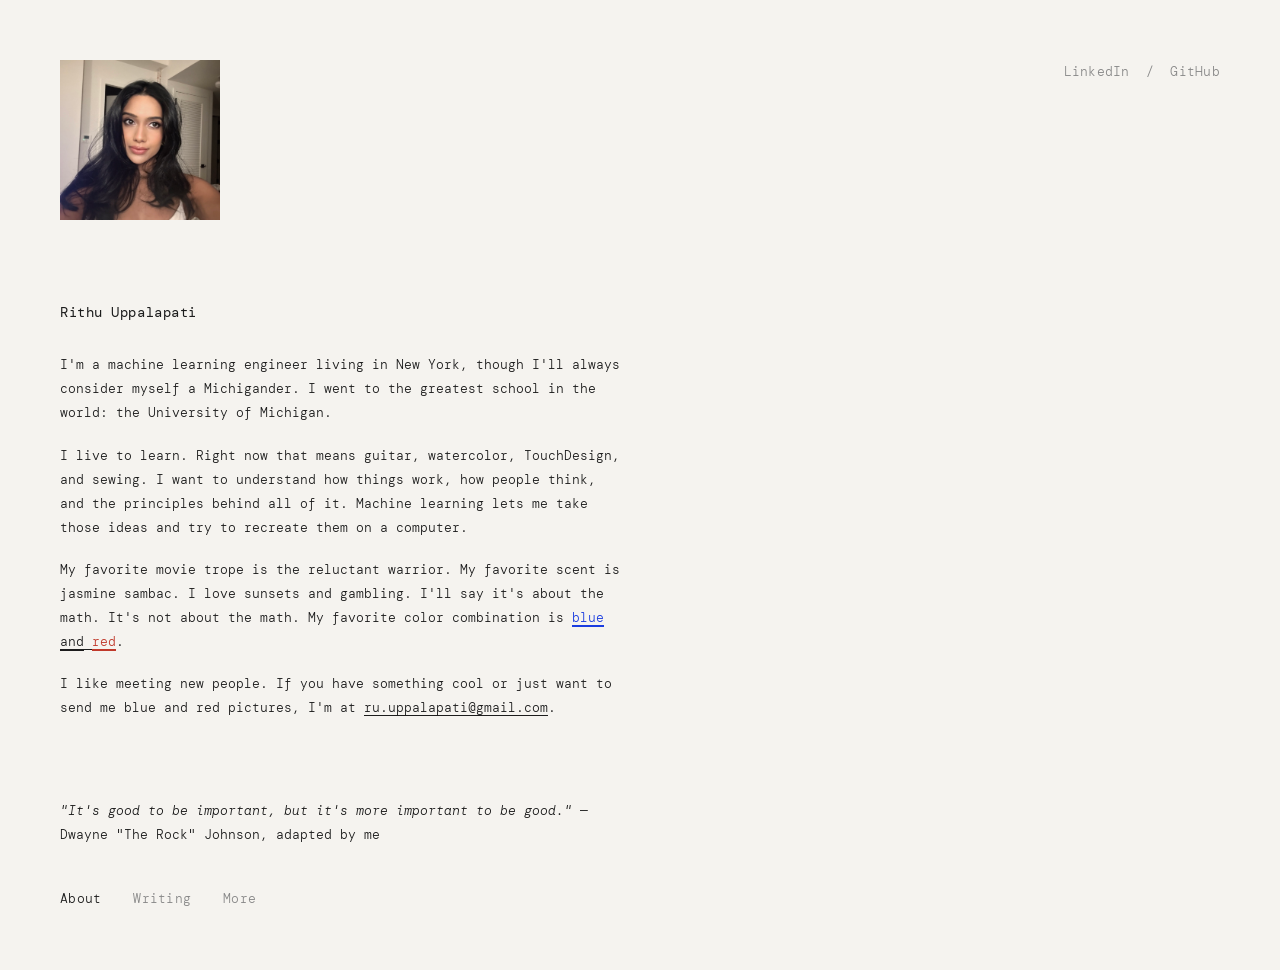
==== index.html @ 2c9e8fe9 "move quote to about panel only" ====
<!DOCTYPE html>
<html lang="en">
<head>
    <meta charset="UTF-8">
    <meta name="viewport" content="width=device-width, initial-scale=1.0">
    <title>Rithu Uppalapati</title>
    <link rel="preconnect" href="https://fonts.googleapis.com">
    <link rel="preconnect" href="https://fonts.gstatic.com" crossorigin>
    <link href="https://fonts.googleapis.com/css2?family=DM+Mono:ital,wght@0,300;0,400;1,300&family=Libre+Baskerville:ital,wght@0,400;1,400&display=swap" rel="stylesheet">
    <link rel="stylesheet" href="style.css">
</head>
<body>
    <div class="home-page">
        <div class="home-top">
            <img src="images/IMG_8330.jpg" alt="Rithu Uppalapati" class="home-photo">
            <div class="home-social">
                <a href="https://www.linkedin.com/in/rithu-uppalapati/" target="_blank">LinkedIn</a>
                <span>/</span>
                <a href="https://github.com/buttercup-420" target="_blank">GitHub</a>
            </div>
        </div>

        <div class="home-body">
            <h1 class="home-name">Rithu Uppalapati</h1>

            <div id="panel-about" class="home-panel active">
                <p>I'm a machine learning engineer living in New York, though I'll always consider myself a Michigander. I went to the greatest school in the world: the University of Michigan.</p>

                <p>I live to learn. Right now that means guitar, watercolor, TouchDesign, and sewing. I want to understand how things work, how people think, and the principles behind all of it. Machine learning lets me take those ideas and try to recreate them on a computer.</p>

                <p>My favorite movie trope is the reluctant warrior. My favorite scent is jasmine sambac. I love sunsets and gambling. I'll say it's about the math. It's not about the math. My favorite color combination is <a href="moodboard/" class="home-link color-trigger"><span class="c-blue">blue</span> <span class="c-and">and</span> <span class="c-red">red</span></a>.</p>

                <p>I like meeting new people. If you have something cool or just want to send me blue and red pictures, I'm at <a href="mailto:ru.uppalapati@gmail.com" class="home-link">ru.uppalapati@gmail.com</a>.</p>

                <p class="home-quote">"It's good to be important, but it's more important to be good." <span>— Dwayne "The Rock" Johnson, adapted by me</span></p>
            </div>

            <div id="panel-writing" class="home-panel">
                <div class="writing-grid">
                    <a href="writing/sorry_about_it/" class="writing-card">
                        <img src="https://hauteliving.com/wp-content/uploads/2010/08/Kim-Kardashian-at-LAVO-2-YR-Anniversary.jpg" alt="Sorry about it.">
                        <div class="w-caption">
                            <span class="w-title">Sorry about it.</span>
                            <span class="w-date">Feb 2026</span>
                        </div>
                    </a>
                    <a href="writing/powerpuff_girls/" class="writing-card">
                        <img src="images/Gemini_Generated_Image_vzgcu9vzgcu9vzgc.png" alt="The Origin Story of Professor Utonium">
                        <div class="w-caption">
                            <span class="w-title">The Origin Story of Professor Utonium</span>
                            <span class="w-date">Feb 2026</span>
                        </div>
                    </a>
                </div>
            </div>

            <nav class="home-nav">
                <a href="#" class="active" onclick="showPanel('about', this, event)">About</a>
                <a href="#" onclick="showPanel('writing', this, event)">Writing</a>
                <a href="#" onclick="showPanel('more', this, event)">More</a>
            </nav>
        </div>

    </div>

    <script>
        function showPanel(id, el, e) {
            if (e) e.preventDefault();
            document.querySelectorAll('.home-panel').forEach(function(p) { p.classList.remove('active'); });
            document.querySelectorAll('.home-nav a').forEach(function(a) { a.classList.remove('active'); });
            var panel = document.getElementById('panel-' + id);
            if (panel) panel.classList.add('active');
            if (el) el.classList.add('active');
        }
        if (window.location.hash === '#writing') {
            showPanel('writing', null, null);
            document.querySelectorAll('.home-nav a').forEach(function(a) {
                if (a.textContent.toLowerCase() === 'writing') a.classList.add('active');
            });
        }
    </script>
</body>
</html>
---- style.css ----
/* =============================================
   SHARED STYLES
   Base reset, variables, typography, and utilities
   shared across all pages.
   ============================================= */

* { margin: 0; padding: 0; box-sizing: border-box; }

:root {
    --blue: #1a3ce0;
    --red: #c0392b;
    --fg: #1c1c1c;
    --fg-muted: #888;
    --bg: #f5f3ef;
    --border: #ddd;
    --mono: 'DM Mono', monospace;
    --serif: 'Libre Baskerville', Georgia, serif;
}

body {
    font-family: var(--serif);
    font-size: 16px;
    line-height: 1.8;
    color: var(--fg);
    background: var(--bg);
    -webkit-font-smoothing: antialiased;
}

a { color: var(--fg); text-decoration: none; }

/* Mono label — reusable for all small uppercase labels */
.mono-label {
    font-family: var(--mono);
    font-size: 11px;
    letter-spacing: 0.06em;
    text-transform: uppercase;
    color: var(--fg-muted);
}

.link-subtle {
    text-decoration: underline;
    text-underline-offset: 3px;
    text-decoration-thickness: 1px;
    text-decoration-color: var(--border);
    transition: text-decoration-color 0.2s;
}
.link-subtle:hover { text-decoration-color: var(--fg); }

/* Color accent links */
.color-trigger { cursor: pointer; transition: opacity 0.25s; }
.color-trigger:hover { opacity: 0.6; }

.c-blue {
    color: var(--blue);
    text-decoration: underline;
    text-decoration-color: var(--blue);
    text-underline-offset: 3px;
    text-decoration-thickness: 1.5px;
}
.c-and {
    text-decoration: underline;
    text-decoration-color: var(--fg);
    text-underline-offset: 3px;
    text-decoration-thickness: 1.5px;
}
.c-red {
    color: var(--red);
    text-decoration: underline;
    text-decoration-color: var(--red);
    text-underline-offset: 3px;
    text-decoration-thickness: 1.5px;
}

/* Shared back-link and page-end styles */
.back-link {
    display: flex;
    align-items: center;
    font-family: var(--mono);
    font-size: 11px;
    letter-spacing: 0.06em;
    text-transform: uppercase;
    color: var(--fg-muted);
    text-decoration: none;
    transition: color 0.2s;
    height: 90px;
    margin-bottom: 0;
}
.back-link:hover { color: var(--fg); }

.page-end {
    margin-top: 5em;
    padding-top: 2em;
    border-top: 1px solid var(--border);
}
.page-end a {
    font-family: var(--mono);
    font-size: 11px;
    letter-spacing: 0.06em;
    text-transform: uppercase;
    color: var(--fg-muted);
    text-decoration: none;
    transition: color 0.2s;
}
.page-end a:hover { color: var(--fg); }

/* Page title — italic serif header */
.page-title {
    font-size: 24px;
    font-weight: 400;
    font-style: italic;
    line-height: 1.4;
}

/* =============================================
   HOME PAGE
   ============================================= */

.home-page {
    min-height: 100vh;
    padding: 60px;
    display: flex;
    flex-direction: column;
}

.home-quote {
    margin-top: auto;
    padding-top: 60px;
    font-family: var(--mono);
    font-size: 12px;
    font-weight: 300;
    font-style: italic;
    line-height: 1.7;
    color: var(--red);
}
.home-quote span {
    font-style: normal;
    color: var(--fg);
}

.home-top {
    display: flex;
    justify-content: space-between;
    align-items: flex-start;
}

.home-photo {
    display: block;
    width: 160px;
    height: auto;
    object-fit: cover;
}

.home-social {
    font-family: var(--mono);
    font-size: 13px;
    font-weight: 300;
    letter-spacing: 0.02em;
}
.home-social a {
    color: var(--fg-muted);
    text-decoration: none;
    transition: color 0.2s;
}
.home-social a:hover { color: var(--fg); }
.home-social span { margin: 0 8px; color: var(--fg-muted); }

.home-body {
    margin-top: 80px;
    max-width: 560px;
}

.home-name {
    font-family: var(--mono);
    font-weight: 400;
    font-size: 14px;
    letter-spacing: 0.04em;
    color: var(--fg);
    margin-bottom: 2em;
}

.home-panel { display: none; }
.home-panel.active { display: block; }

.home-panel p {
    font-family: var(--mono);
    font-size: 13px;
    font-weight: 300;
    line-height: 1.85;
    color: var(--fg);
    margin-bottom: 1.4em;
}
.home-panel p:last-child { margin-bottom: 0; }

.home-link {
    color: var(--fg);
    text-decoration: underline;
    text-underline-offset: 3px;
    text-decoration-thickness: 1px;
    transition: color 0.2s;
}
.home-link:hover { color: var(--fg-muted); }

.home-nav {
    margin-top: 2.5em;
    display: flex;
    flex-direction: row;
    gap: 2em;
}
.home-nav a {
    font-family: var(--mono);
    font-size: 13px;
    font-weight: 300;
    letter-spacing: 0.02em;
    color: var(--fg-muted);
    text-decoration: none;
    transition: color 0.2s;
}
.home-nav a:hover,
.home-nav a.active { color: var(--fg); }

/* Writing cards */
.writing-grid {
    display: flex;
    flex-wrap: wrap;
    gap: 24px;
}
.writing-card {
    display: block;
    width: 200px;
    transition: opacity 0.2s;
}
.writing-card:hover { opacity: 0.7; }
.writing-card img {
    width: 100%;
    aspect-ratio: 3/4;
    object-fit: cover;
    display: block;
}
.w-caption {
    margin-top: 8px;
}
.w-caption .w-title {
    display: block;
    font-family: var(--mono);
    font-style: italic;
    font-size: 12px;
    font-weight: 300;
    line-height: 1.4;
}
.w-caption .w-date {
    display: block;
    font-family: var(--mono);
    font-size: 10px;
    font-weight: 300;
    color: var(--fg-muted);
    margin-top: 3px;
}

/* =============================================
   MOODBOARD
   ============================================= */

.moodboard-page {
    background: #111;
    min-height: 100vh;
    padding: 40px;
}

.mb-top {
    display: flex;
    justify-content: space-between;
    align-items: center;
    margin-bottom: 40px;
}
.mb-back {
    font-family: var(--mono);
    font-size: 11px;
    letter-spacing: 0.06em;
    text-transform: uppercase;
    color: #555;
    cursor: pointer;
    text-decoration: none;
    transition: color 0.2s;
}
.mb-back:hover { color: #aaa; }

.mb-label {
    font-family: var(--mono);
    font-size: 11px;
    letter-spacing: 0.06em;
    text-transform: uppercase;
}
.mb-label .lb { color: var(--blue); }
.mb-label .la { color: #555; }
.mb-label .lr { color: var(--red); }

.mb-grid {
    columns: 4;
    column-gap: 4px;
}

.mb-cell {
    break-inside: avoid;
    margin-bottom: 4px;
    overflow: hidden;
    position: relative;
    background: #1a1a1a;
}
.mb-cell img {
    width: 100%;
    display: block;
    object-fit: cover;
    transition: transform 0.6s ease, opacity 0.4s ease;
    opacity: 0;
    animation: mbFade 0.5s ease forwards;
}
.mb-cell:hover img { transform: scale(1.04); }
.mb-cell a { display: block; width: 100%; }

@keyframes mbFade { to { opacity: 1; } }

/* Staggered fade-in */
.mb-cell:nth-child(1) img  { animation-delay: 0.05s; }
.mb-cell:nth-child(2) img  { animation-delay: 0.10s; }
.mb-cell:nth-child(3) img  { animation-delay: 0.15s; }
.mb-cell:nth-child(4) img  { animation-delay: 0.20s; }
.mb-cell:nth-child(5) img  { animation-delay: 0.15s; }
.mb-cell:nth-child(6) img  { animation-delay: 0.20s; }
.mb-cell:nth-child(7) img  { animation-delay: 0.25s; }
.mb-cell:nth-child(8) img  { animation-delay: 0.25s; }
.mb-cell:nth-child(9) img  { animation-delay: 0.30s; }
.mb-cell:nth-child(10) img { animation-delay: 0.30s; }
.mb-cell:nth-child(11) img { animation-delay: 0.35s; }
.mb-cell:nth-child(12) img { animation-delay: 0.40s; }
.mb-cell:nth-child(13) img { animation-delay: 0.45s; }

/* Per-image aspect ratios */
.mb-cell:nth-child(1) img  { aspect-ratio: 3/2; }
.mb-cell:nth-child(2) img  { aspect-ratio: 1/1; }
.mb-cell:nth-child(3) img  { aspect-ratio: 3/4; }
.mb-cell:nth-child(4) img  { aspect-ratio: 3/2; }
.mb-cell:nth-child(5) img  { aspect-ratio: 1/1; }
.mb-cell:nth-child(6) img  { aspect-ratio: 3/4; }
.mb-cell:nth-child(7) img  { aspect-ratio: 16/9; }
.mb-cell:nth-child(8) img  { aspect-ratio: 2/3; }
.mb-cell:nth-child(9) img  { aspect-ratio: 1/1; }
.mb-cell:nth-child(10) img { aspect-ratio: 3/2; }
.mb-cell:nth-child(11) img { aspect-ratio: 3/4; }
.mb-cell:nth-child(12) img { aspect-ratio: 16/9; }
.mb-cell:nth-child(13) img { aspect-ratio: 4/5; object-position: top; }

.mb-link-overlay {
    position: absolute;
    bottom: 0;
    left: 0;
    right: 0;
    padding: 12px 16px;
    background: linear-gradient(transparent, rgba(0,0,0,0.7));
    font-family: var(--mono);
    font-size: 10px;
    letter-spacing: 0.04em;
    color: rgba(255,255,255,0.7);
    opacity: 0;
    transition: opacity 0.3s ease;
    text-transform: uppercase;
}
.mb-cell:hover .mb-link-overlay { opacity: 1; }

/* =============================================
   LEARNING PAGE
   ============================================= */

.learn-grid {
    display: grid;
    grid-template-columns: repeat(3, 1fr);
    gap: 10px;
}

.learn-card {
    position: relative;
    overflow: hidden;
    aspect-ratio: 1;
    background: #1a1a1a;
}
.learn-card img {
    width: 100%;
    height: 100%;
    object-fit: cover;
    display: block;
    transition: transform 0.5s ease;
}
.learn-card:hover img { transform: scale(1.05); }
.learn-card a {
    display: block;
    width: 100%;
    height: 100%;
    color: #fff;
    text-decoration: none;
}

.learn-label {
    position: absolute;
    bottom: 0;
    left: 0;
    right: 0;
    padding: 14px;
    background: linear-gradient(transparent, rgba(0,0,0,0.85));
}
.learn-title {
    font-family: var(--serif);
    font-size: 11px;
    font-style: italic;
    line-height: 1.4;
    color: #fff;
}
.learn-source {
    font-family: var(--mono);
    font-size: 9px;
    letter-spacing: 0.06em;
    text-transform: uppercase;
    color: rgba(255,255,255,0.5);
    margin-top: 4px;
}

/* =============================================
   WRITING / ARTICLE PAGES
   ============================================= */

/* ── Writing page base overrides ── */
.writing-page {
    overflow-x: hidden;
    width: 100vw;
    min-height: 100vh;
    max-width: 1120px;
    color: #131343;
    font-family: "EB Garamond", Palatino, serif;
    font-size: 18px;
    line-height: 27px;
    background: #fff;
    display: flex;
    flex-direction: column;
    justify-content: start;
    align-items: center;
}

.writing-page a {
    color: #933;
    text-decoration: none;
}
.writing-page a:hover {
    text-decoration: underline;
}

.writing-page a.external::after {
    position: relative;
    content: "\FEFF°";
    color: #933;
}

.writing-page strong { font-weight: 600; }
.writing-page em { font-style: italic; }

/* ── Writing header ── */
.writing-page > header {
    width: 100%;
    margin: 0;
    padding: 0 15px;
    height: 90px;
    border-bottom: 1px solid #eee;
    position: relative;
    display: grid;
    grid-template-rows: auto;
    grid-template-columns: auto 1fr;
    align-items: center;
    grid-column-gap: 20px;
}

@media screen and (min-width: 460px) {
    .writing-page > header { padding: 0 25px; }
}

.writing-page > header a {
    color: #888 !important;
    text-decoration: none !important;
    font-family: 'DM Mono', monospace !important;
    font-size: 11px !important;
    letter-spacing: 0.06em !important;
    text-transform: uppercase !important;
    transition: color 0.2s !important;
}
.writing-page > header a:hover {
    color: #131343 !important;
    text-decoration: none !important;
}

.writing-page > header nav ul {
    margin: 0;
    padding: 0;
    list-style: none;
    display: flex;
    flex-direction: row;
    flex-wrap: wrap;
}

.writing-page > header nav ul li a {
    padding: 0 5px;
}
@media screen and (min-width: 460px) {
    .writing-page > header nav ul li a { padding: 0 10px; }
}
.writing-page > header nav ul li:first-child a { padding-left: 0; }

/* ── Writing main ── */
.writing-page > main {
    width: 100%;
    margin: 0;
    padding: 0 15px;
    flex: 1 1 auto;
}
@media screen and (min-width: 460px) {
    .writing-page > main { padding: 0 25px; }
}

/* ── Article ── */
.writing-page article {
    padding: 50px 0;
    margin: 0;
}

.writing-page article > h1 {
    max-width: 520px;
    font-size: 40px;
    line-height: 45px;
    font-weight: 300;
    text-transform: lowercase;
    padding-bottom: 25px;
    margin: 0 auto 25px auto;
    font-family: var(--mono);
}

/* ── Sections ── */
.writing-page section {
    position: relative;
    margin: 40px 0;
}

/* ── h2 — floats to left margin on wide screens ── */
.writing-page section > h2 {
    font-family: 'DM Mono', monospace;
    font-weight: 400;
    font-size: 11px;
    letter-spacing: 0.06em;
    text-transform: uppercase;
    display: block;
    position: relative;
    width: 100%;
    max-width: 520px;
    margin: 20px auto;
    right: 0;
    float: none;
    padding: 0;
    line-height: 18px;
    color: #888;
}

@media (min-width: 975px) {
    .writing-page section > h2 {
        position: absolute;
        width: 180px;
        margin: 0;
        top: 5px;
        left: 0;
    }
}

/* ── Paragraphs ── */
.writing-page p {
    max-width: 520px;
    margin: 0 auto 10px auto;
    font-size: 20px;
    line-height: 30px;
    position: relative;
}

/* ── <small> annotations — float to right margin on wide screens ── */
.writing-page p > small {
    display: block;
    position: relative;
    width: 100%;
    right: 0;
    float: none;
    margin: 20px 0;
    padding: 0;
    font-size: 16px;
    line-height: 24px;
    opacity: 0.8;
    z-index: 10;
}

@media (min-width: 975px) {
    .writing-page p > small {
        position: absolute;
        width: 180px;
        padding: 3px 0 0 0;
        margin: 0;
        top: 0;
        right: calc(-180px - 20px);
    }
}

@media (min-width: 1120px) {
    .writing-page p > small {
        width: 252.5px;
        right: calc(-252.5px - 20px);
    }
}

/* ── Figure ── */
.writing-page section > figure {
    margin: 40px 0;
    position: relative;
}

.writing-page figure > div {
    overflow-y: hidden;
    overflow-x: auto;
}

.writing-page figure img {
    border-radius: 2px;
}

.writing-page .img-grid {
    display: grid;
    grid-template-columns: 1fr 1fr 1fr;
    gap: 4px;
}

.writing-page .img-grid img {
    aspect-ratio: 3/4;
    object-fit: cover;
    width: 100%;
    border-radius: 2px;
}

.writing-page .img-grid .hover-blur {
    overflow: hidden;
}

.writing-page .img-grid .hover-blur img {
    aspect-ratio: 3/4;
    object-fit: cover;
    width: 100%;
}

/* ── Figcaption — floats to right on wide screens ── */
.writing-page section > figure > figcaption {
    font-size: 16px;
    line-height: 21px;
    z-index: 10;
    display: block;
    position: relative;
    width: 100%;
    right: 0;
    float: none;
    padding: 0;
    opacity: 0.8;
    max-width: 520px;
    margin: 10px auto;
}

.writing-page section > figure > div + figcaption,
.writing-page section > figure > a + figcaption {
    position: relative;
    max-width: unset;
    width: 100%;
    margin-top: 10px;
    right: unset;
}

/* Side caption — forces figcaption to right margin even after <a> */
@media (min-width: 975px) {
    .writing-page figcaption.side-caption {
        position: absolute !important;
        width: 180px !important;
        max-width: 180px !important;
        padding: 3px 0 0 0 !important;
        margin: 0 !important;
        top: 0 !important;
        right: calc(-180px - 20px) !important;
    }
}
@media (min-width: 1120px) {
    .writing-page figcaption.side-caption {
        width: 252.5px !important;
        max-width: 252.5px !important;
        right: calc(-252.5px - 20px) !important;
    }
}

@media (min-width: 975px) {
    .writing-page section > figure > figcaption {
        position: absolute;
        width: 180px;
        padding: 3px 0 0 0;
        margin: 0;
        top: 0;
        right: calc(-180px - 20px + (100% - 525px) / 2);
    }
}

@media (min-width: 1120px) {
    .writing-page section > figure > figcaption {
        width: 252.5px;
        right: calc(-252.5px - 20px + (100% - 525px) / 2);
    }
}

.writing-page figcaption p {
    font-family: var(--mono);
    font-size: 13px;
    font-weight: 300;
    line-height: 1.7;
    display: inline;
}

/* ── Wide figure — breaks out of narrow column ── */
.writing-page figure.wide {
    max-width: none;
    width: 70vw;
    position: relative;
    left: 50%;
    transform: translateX(-50%);
    margin: 40px 0;
}

.writing-page figure.wide a {
    display: block;
}

.writing-page figure.wide a img {
    width: 100%;
    display: block;
    transition: opacity 0.3s ease;
}

.writing-page figure.wide a:hover img {
    opacity: 0.85;
}

/* ── Hover-blur link figure ── */
.writing-page .hover-blur {
    position: relative;
    display: block;
    overflow: hidden;
}

.writing-page .hover-blur img {
    transition: filter 0.3s ease;
}

.writing-page .hover-blur:hover img {
    filter: blur(6px);
}

.writing-page .hover-blur .link-overlay {
    position: absolute;
    top: 0;
    left: 0;
    right: 0;
    bottom: 0;
    display: flex;
    align-items: center;
    justify-content: center;
    opacity: 0;
    transition: opacity 0.3s ease;
    background: rgba(0, 0, 0, 0.2);
}

.writing-page .hover-blur:hover .link-overlay {
    opacity: 1;
}

.writing-page .hover-blur .link-overlay span {
    font-family: "Courier Prime", Courier, monospace;
    font-size: 13px;
    letter-spacing: 0.08em;
    text-transform: uppercase;
    color: #fff;
    background: rgba(0, 0, 0, 0.5);
    padding: 8px 16px;
    border-radius: 2px;
}

/* ── Blockquote ── */
.writing-page blockquote {
    max-width: 520px;
    margin: 20px auto;
    background: #eee;
    padding: 20px;
    opacity: 0.9;
}
@media screen and (min-width: 460px) {
    .writing-page blockquote { padding: 30px; }
}

/* ── Writing footer ── */
body.writing-page > footer {
    width: 100% !important;
    margin: 0 !important;
    padding: 10px 25px !important;
    min-height: 90px !important;
    border-top: 1px solid #eee !important;
    display: flex !important;
    align-items: center !important;
    justify-content: flex-start !important;
}

body.writing-page > footer p {
    margin: 0 !important;
    padding: 5px 0 !important;
    max-width: none !important;
    font-size: 11px !important;
    line-height: 24px !important;
    text-align: left !important;
    font-family: 'DM Mono', monospace !important;
}

body.writing-page > footer p a {
    font-family: 'DM Mono', monospace !important;
    font-size: 11px !important;
    letter-spacing: 0.06em !important;
    text-transform: uppercase !important;
    color: #888 !important;
    text-decoration: none !important;
    transition: color 0.2s !important;
}
body.writing-page > footer p a:hover {
    color: #131343 !important;
    text-decoration: none !important;
}

/* =============================================
   RESPONSIVE
   ============================================= */

@media (max-width: 800px) {
    .home-page {
        padding: 40px 28px;
    }
    .home-photo {
        width: 130px;
    }
    .home-body {
        margin-top: 60px;
    }
    .mb-grid { columns: 2; }
    .moodboard-page { padding: 24px; }
}

@media (max-width: 600px) {
    .learn-grid { grid-template-columns: repeat(2, 1fr); }
}
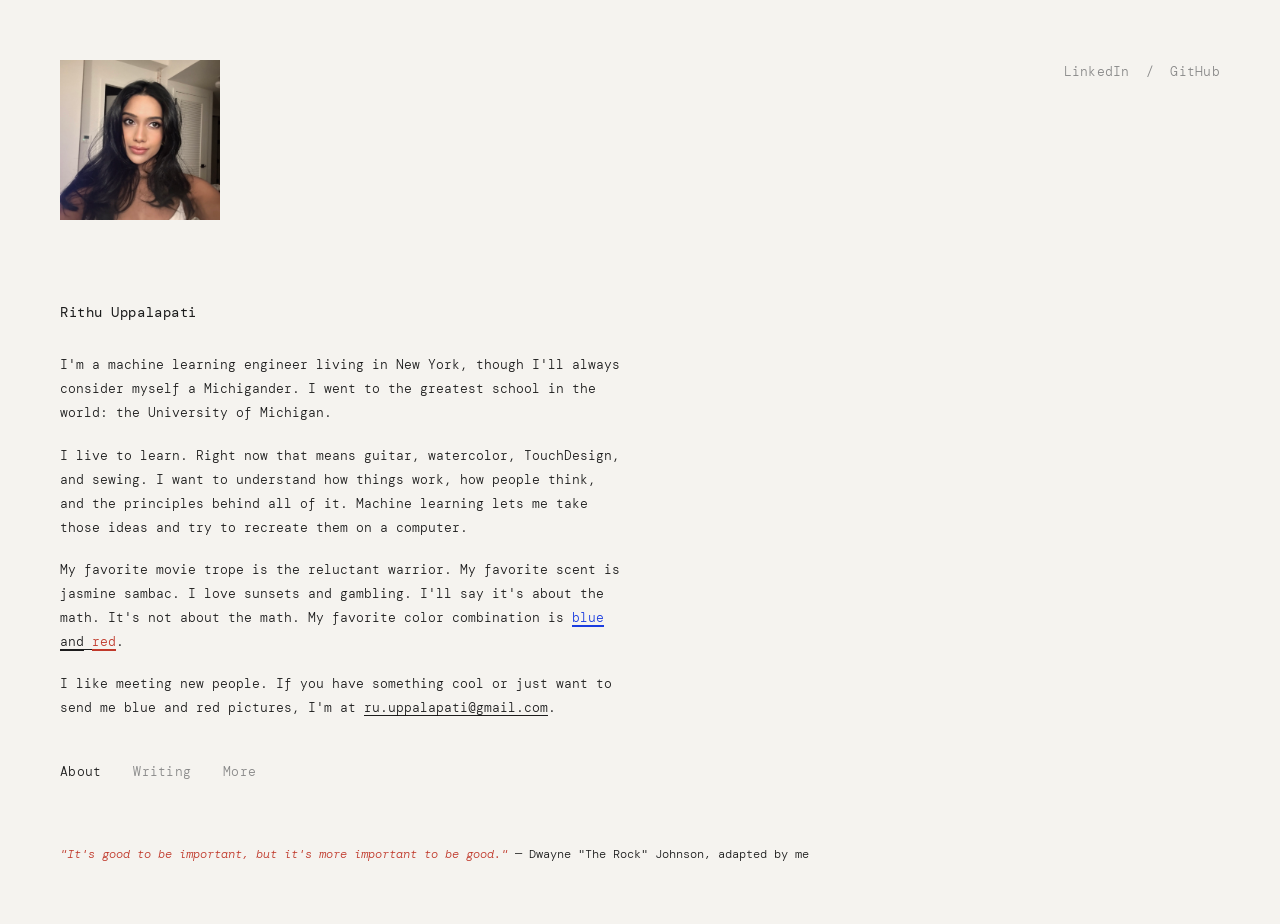
==== commit 117cb8b1: "add quote to bottom of about page" ====
--- a/index.html
+++ b/index.html
@@ -32,7 +32,6 @@
 
                 <p>I like meeting new people. If you have something cool or just want to send me blue and red pictures, I'm at <a href="mailto:ru.uppalapati@gmail.com" class="home-link">ru.uppalapati@gmail.com</a>.</p>
 
-                <p class="home-quote">"It's good to be important, but it's more important to be good." <span>— Dwayne "The Rock" Johnson, adapted by me</span></p>
             </div>
 
             <div id="panel-writing" class="home-panel">
@@ -61,6 +60,7 @@
             </nav>
         </div>
 
+        <p class="home-quote">"It's good to be important, but it's more important to be good." <span>— Dwayne "The Rock" Johnson, adapted by me</span></p>
     </div>
 
     <script>
@@ -71,6 +71,8 @@
             var panel = document.getElementById('panel-' + id);
             if (panel) panel.classList.add('active');
             if (el) el.classList.add('active');
+            var quote = document.querySelector('.home-quote');
+            if (quote) quote.style.display = (id === 'about') ? '' : 'none';
         }
         if (window.location.hash === '#writing') {
             showPanel('writing', null, null);
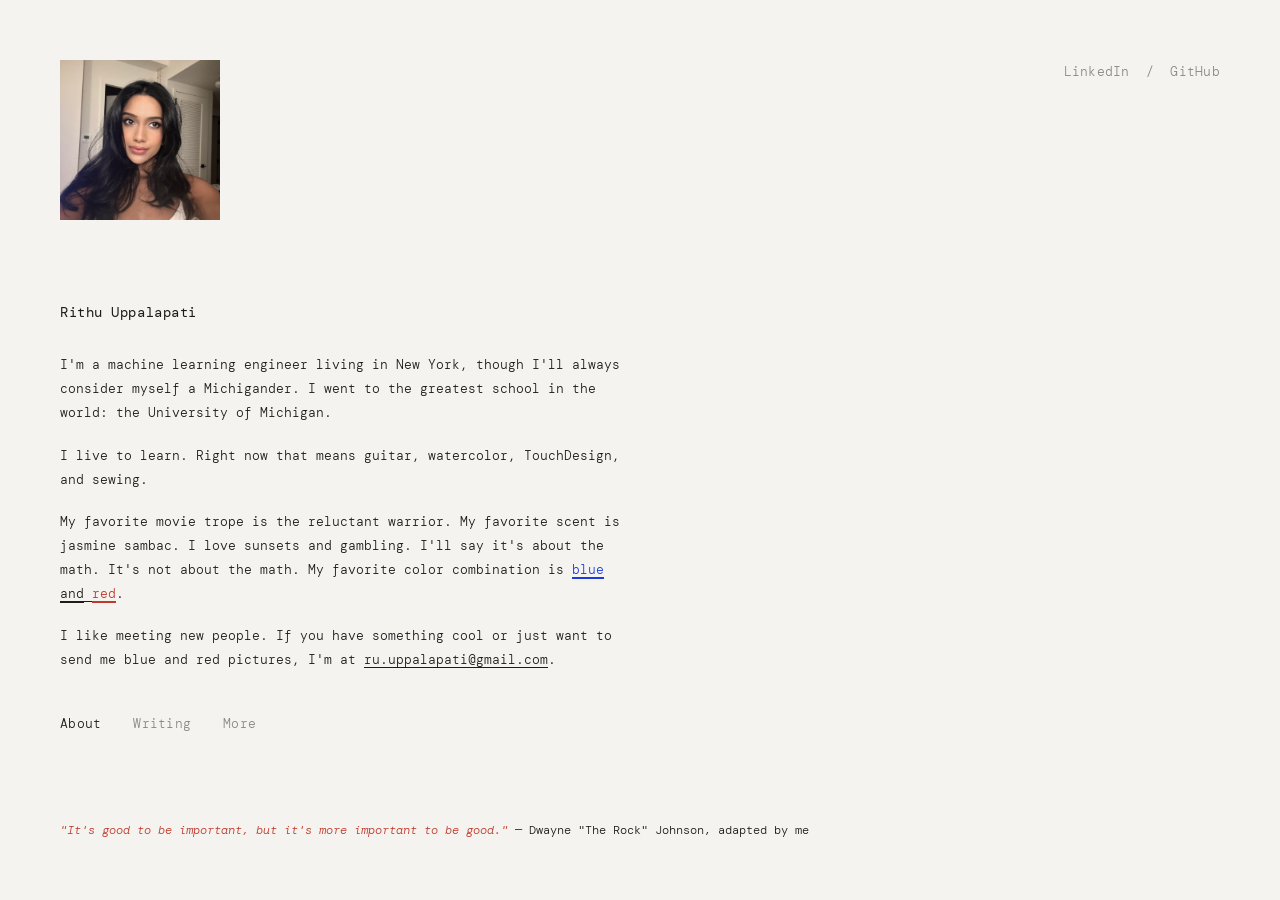
==== commit 91976fb4: "make more concise Removed a sentence about understanding principles and machine learning." ====
--- a/index.html
+++ b/index.html
@@ -26,7 +26,7 @@
             <div id="panel-about" class="home-panel active">
                 <p>I'm a machine learning engineer living in New York, though I'll always consider myself a Michigander. I went to the greatest school in the world: the University of Michigan.</p>
 
-                <p>I live to learn. Right now that means guitar, watercolor, TouchDesign, and sewing. I want to understand how things work, how people think, and the principles behind all of it. Machine learning lets me take those ideas and try to recreate them on a computer.</p>
+                <p>I live to learn. Right now that means guitar, watercolor, TouchDesign, and sewing.</p>
 
                 <p>My favorite movie trope is the reluctant warrior. My favorite scent is jasmine sambac. I love sunsets and gambling. I'll say it's about the math. It's not about the math. My favorite color combination is <a href="moodboard/" class="home-link color-trigger"><span class="c-blue">blue</span> <span class="c-and">and</span> <span class="c-red">red</span></a>.</p>
 
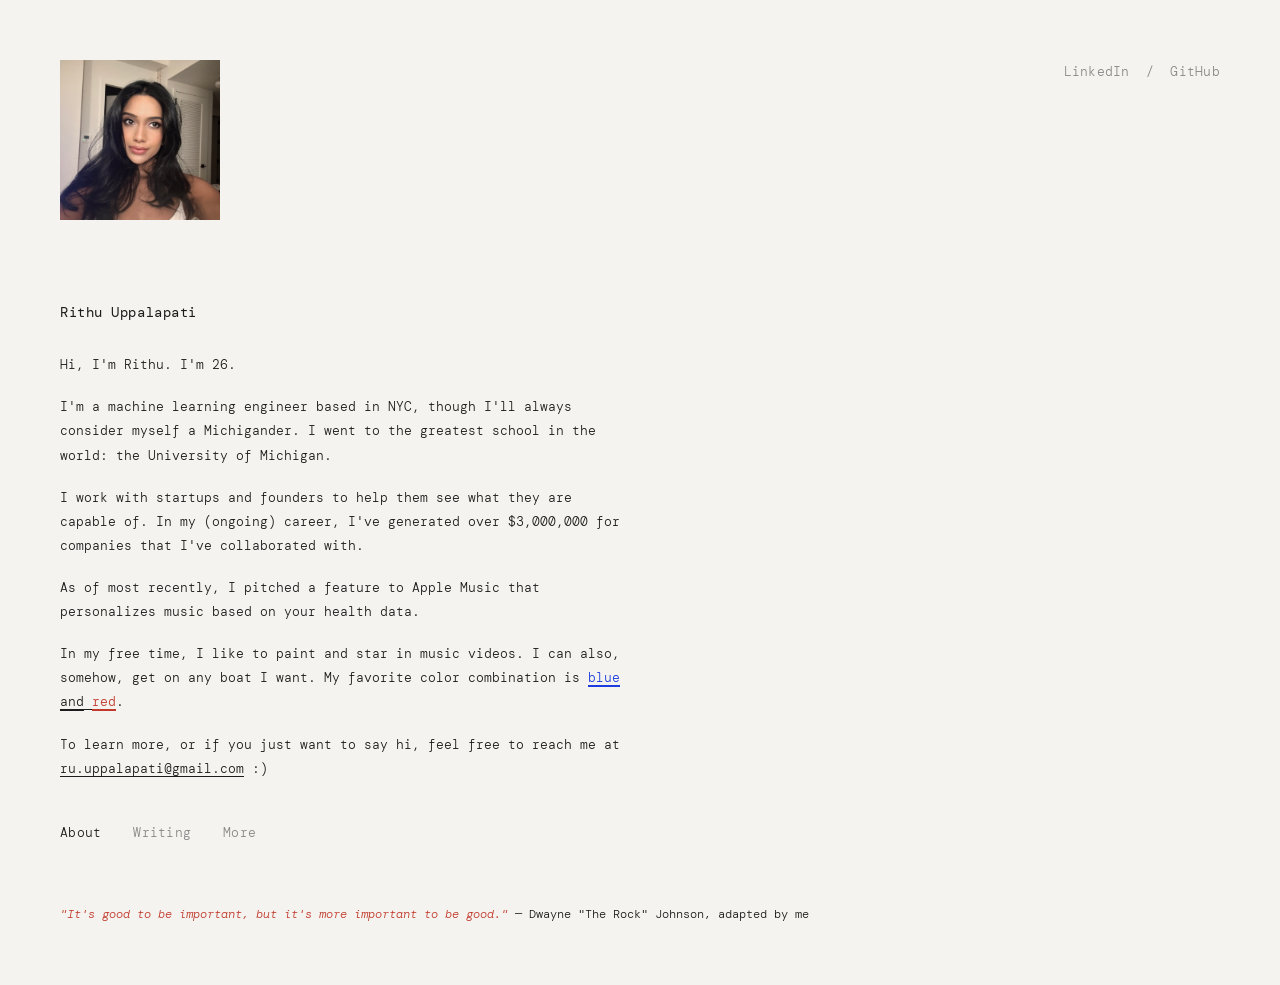
==== commit 5ea68159: "Update personal introduction in index.html" ====
--- a/index.html
+++ b/index.html
@@ -24,13 +24,17 @@
             <h1 class="home-name">Rithu Uppalapati</h1>
 
             <div id="panel-about" class="home-panel active">
-                <p>I'm a machine learning engineer living in New York, though I'll always consider myself a Michigander. I went to the greatest school in the world: the University of Michigan.</p>
+                <p> Hi, I'm Rithu. I'm 26. </p>
+                    
+                <p>I'm a machine learning engineer based in NYC, though I'll always consider myself a Michigander. I went to the greatest school in the world: the University of Michigan.</p>
 
-                <p>I live to learn. Right now that means guitar, watercolor, TouchDesign, and sewing.</p>
+                <p>I work with startups and founders to help them see what they are capable of. In my (ongoing) career, I've generated over $3,000,000 for companies that I've collaborated with. </p>
 
-                <p>My favorite movie trope is the reluctant warrior. My favorite scent is jasmine sambac. I love sunsets and gambling. I'll say it's about the math. It's not about the math. My favorite color combination is <a href="moodboard/" class="home-link color-trigger"><span class="c-blue">blue</span> <span class="c-and">and</span> <span class="c-red">red</span></a>.</p>
+                <p> As of most recently, I pitched a feature to Apple Music that personalizes music based on your health data. </p>
+                    
+                <p> In my free time, I like to paint and star in music videos. I can also, somehow, get on any boat I want. My favorite color combination is <a href="moodboard/" class="home-link color-trigger"><span class="c-blue">blue</span> <span class="c-and">and</span> <span class="c-red">red</span></a>.</p>
 
-                <p>I like meeting new people. If you have something cool or just want to send me blue and red pictures, I'm at <a href="mailto:ru.uppalapati@gmail.com" class="home-link">ru.uppalapati@gmail.com</a>.</p>
+                <p>To learn more, or if you just want to say hi, feel free to reach me at <a href="mailto:ru.uppalapati@gmail.com" class="home-link">ru.uppalapati@gmail.com</a> :) </p>
 
             </div>
 
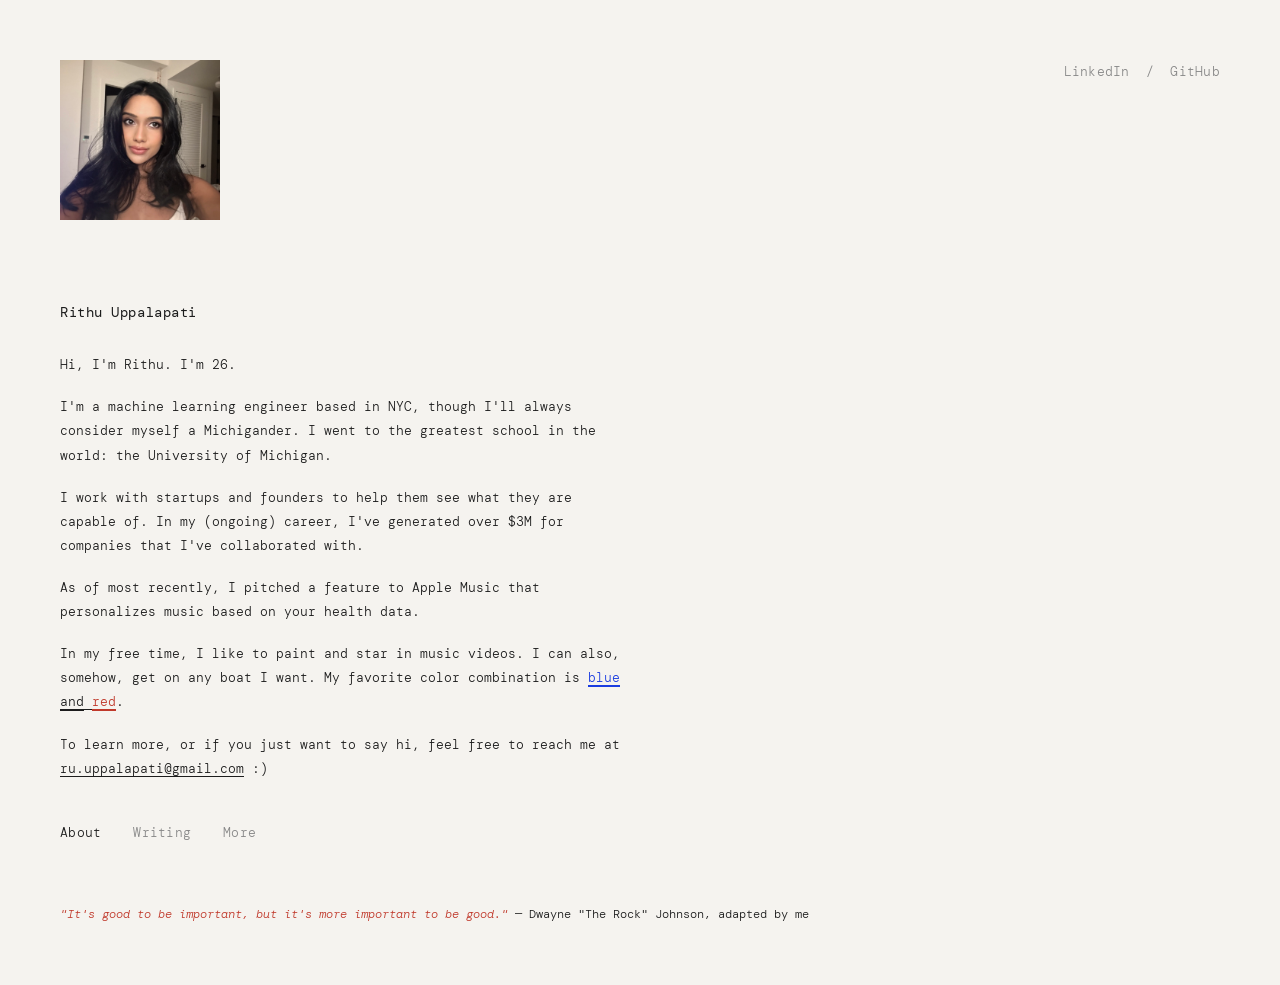
==== commit c366c752: "Shorten monetary figure in bio section" ====
--- a/index.html
+++ b/index.html
@@ -28,7 +28,7 @@
                     
                 <p>I'm a machine learning engineer based in NYC, though I'll always consider myself a Michigander. I went to the greatest school in the world: the University of Michigan.</p>
 
-                <p>I work with startups and founders to help them see what they are capable of. In my (ongoing) career, I've generated over $3,000,000 for companies that I've collaborated with. </p>
+                <p>I work with startups and founders to help them see what they are capable of. In my (ongoing) career, I've generated over $3M for companies that I've collaborated with. </p>
 
                 <p> As of most recently, I pitched a feature to Apple Music that personalizes music based on your health data. </p>
                     
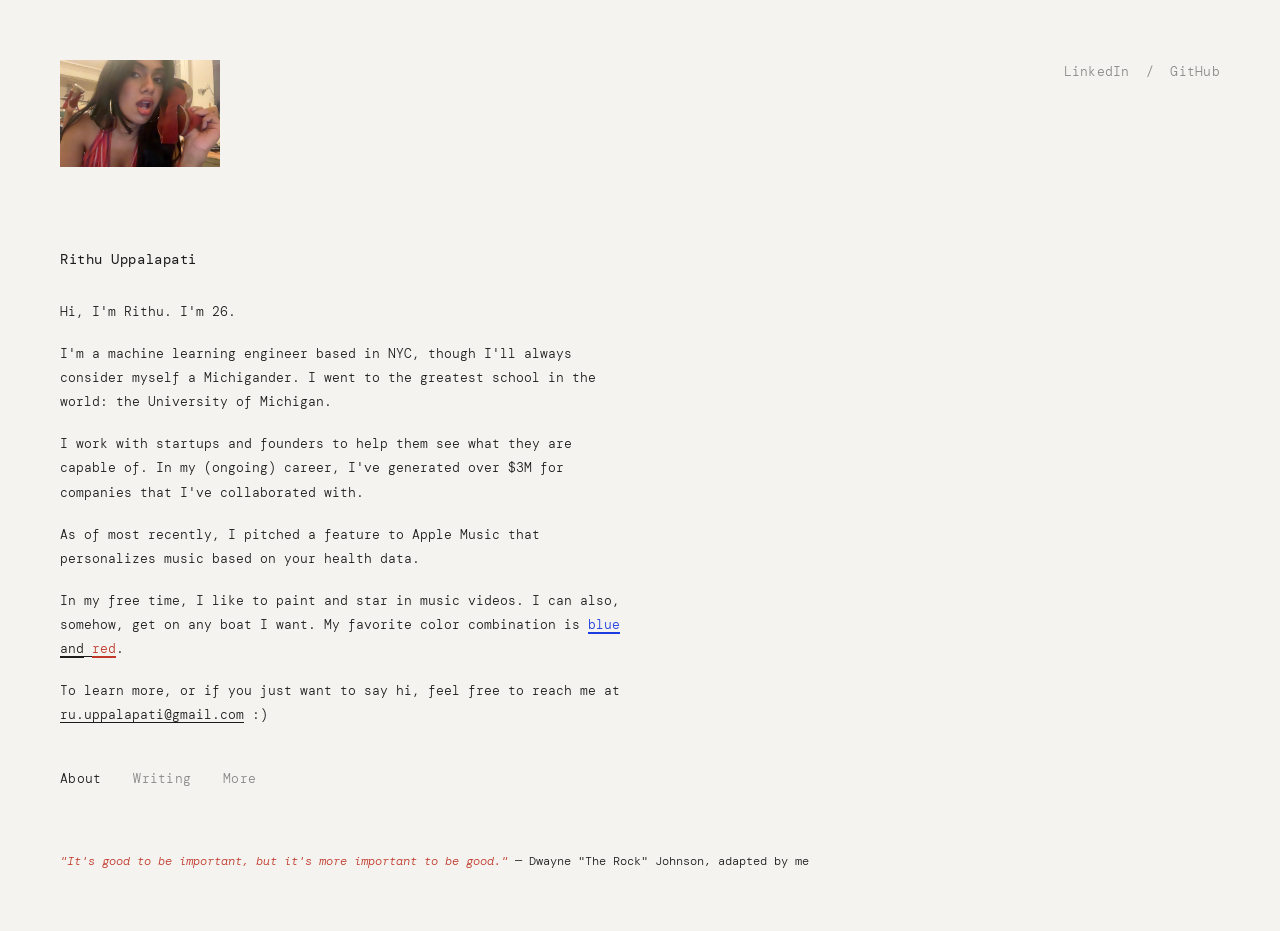
==== commit 967d8994: "Update home photo Co-Authored-By: Claude Opus 4.8 (1M context) <noreply@anthropic.com>" ====
--- a/index.html
+++ b/index.html
@@ -12,7 +12,7 @@
 <body>
     <div class="home-page">
         <div class="home-top">
-            <img src="images/IMG_8330.jpg" alt="Rithu Uppalapati" class="home-photo">
+            <img src="images/IMG_8331.jpeg" alt="Rithu Uppalapati" class="home-photo">
             <div class="home-social">
                 <a href="https://www.linkedin.com/in/rithu-uppalapati/" target="_blank">LinkedIn</a>
                 <span>/</span>
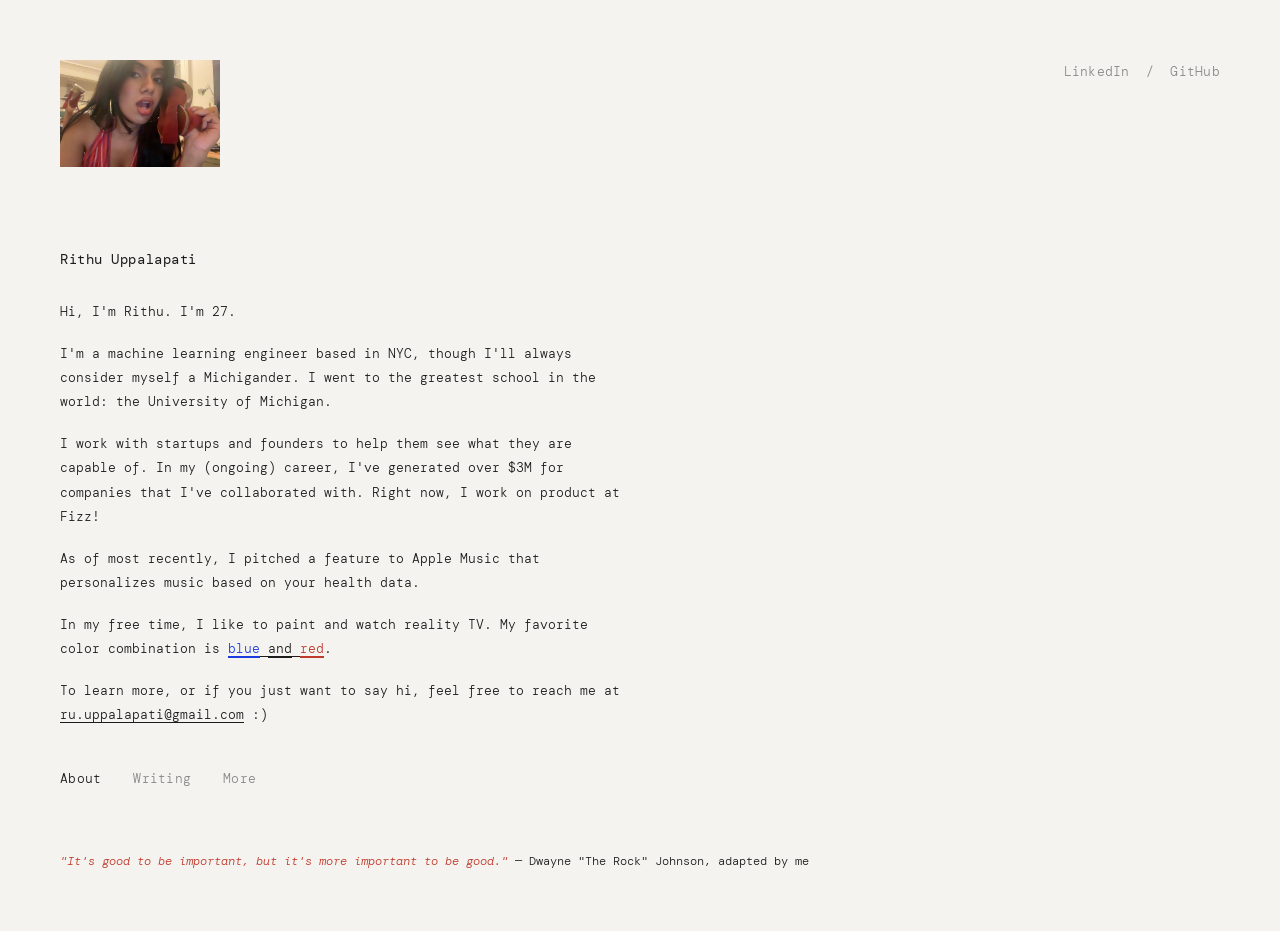
==== commit e3e5b283: "Update age and hobbies in index.html Updated personal information and hobbies." ====
--- a/index.html
+++ b/index.html
@@ -24,15 +24,15 @@
             <h1 class="home-name">Rithu Uppalapati</h1>
 
             <div id="panel-about" class="home-panel active">
-                <p> Hi, I'm Rithu. I'm 26. </p>
+                <p> Hi, I'm Rithu. I'm 27. </p>
                     
                 <p>I'm a machine learning engineer based in NYC, though I'll always consider myself a Michigander. I went to the greatest school in the world: the University of Michigan.</p>
 
-                <p>I work with startups and founders to help them see what they are capable of. In my (ongoing) career, I've generated over $3M for companies that I've collaborated with. </p>
+                <p>I work with startups and founders to help them see what they are capable of. In my (ongoing) career, I've generated over $3M for companies that I've collaborated with. Right now, I work on product at Fizz! </p>
 
                 <p> As of most recently, I pitched a feature to Apple Music that personalizes music based on your health data. </p>
                     
-                <p> In my free time, I like to paint and star in music videos. I can also, somehow, get on any boat I want. My favorite color combination is <a href="moodboard/" class="home-link color-trigger"><span class="c-blue">blue</span> <span class="c-and">and</span> <span class="c-red">red</span></a>.</p>
+                <p> In my free time, I like to paint and watch reality TV. My favorite color combination is <a href="moodboard/" class="home-link color-trigger"><span class="c-blue">blue</span> <span class="c-and">and</span> <span class="c-red">red</span></a>.</p>
 
                 <p>To learn more, or if you just want to say hi, feel free to reach me at <a href="mailto:ru.uppalapati@gmail.com" class="home-link">ru.uppalapati@gmail.com</a> :) </p>
 
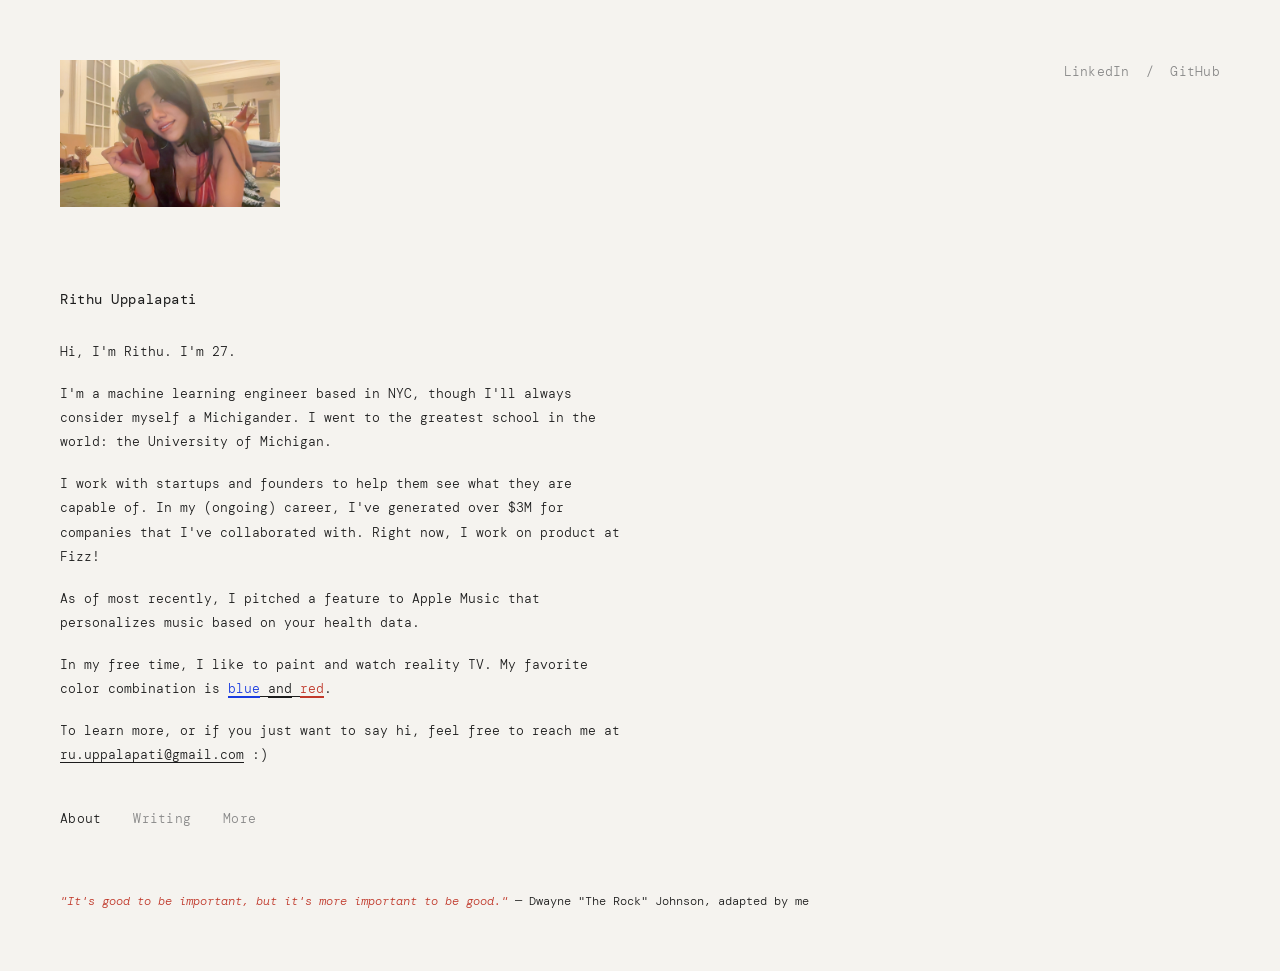
==== commit bba9f4ad: "Update home photo Co-Authored-By: Claude Opus 4.8 (1M context) <noreply@anthropic.com>" ====
--- a/index.html
+++ b/index.html
@@ -12,7 +12,7 @@
 <body>
     <div class="home-page">
         <div class="home-top">
-            <img src="images/IMG_8331.jpeg" alt="Rithu Uppalapati" class="home-photo">
+            <img src="images/IMG_8332.jpeg" alt="Rithu Uppalapati" class="home-photo">
             <div class="home-social">
                 <a href="https://www.linkedin.com/in/rithu-uppalapati/" target="_blank">LinkedIn</a>
                 <span>/</span>
--- a/style.css
+++ b/style.css
@@ -145,9 +145,9 @@
 
 .home-photo {
     display: block;
-    width: 160px;
+    width: 220px;
     height: auto;
-    object-fit: cover;
+    object-fit: contain;
 }
 
 .home-social {
@@ -849,7 +849,7 @@
         padding: 40px 28px;
     }
     .home-photo {
-        width: 130px;
+        width: 180px;
     }
     .home-body {
         margin-top: 60px;
